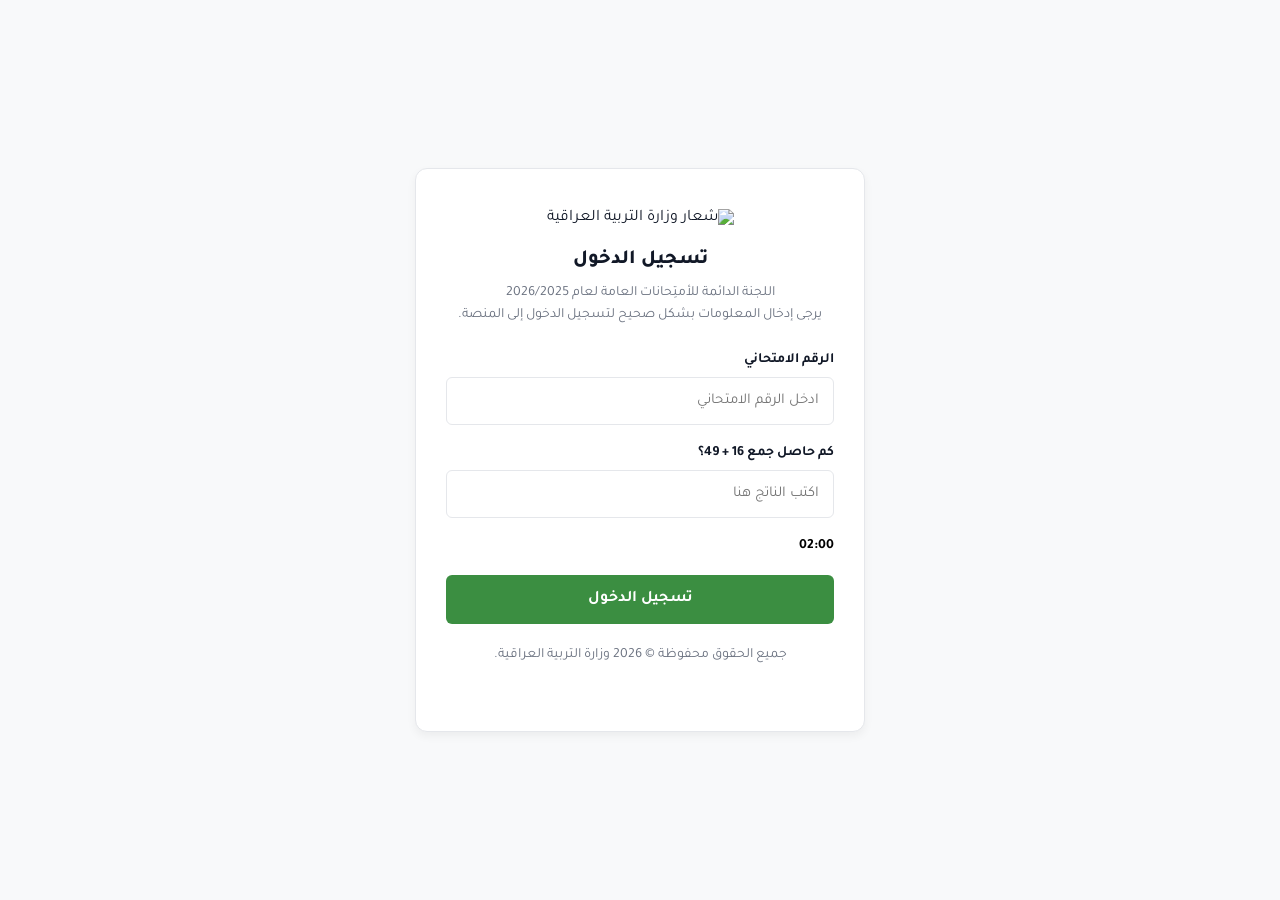
==== index.html @ d5778fc3 "Update index.html" ====
<!DOCTYPE html>
<html lang="ar" dir="rtl">
<head>
    <meta charset="UTF-8">
    <meta name="viewport" content="width=device-width, initial-scale=1.0">
    
    <!-- ========================================== -->
    <!-- الإضافات الخاصة بتفعيل التطبيق (PWA) فقط -->
    <meta name="theme-color" content="#3b8e41">
    <link rel="manifest" href="manifest.json">
    <meta name="mobile-web-app-capable" content="yes">
    <meta name="apple-mobile-web-app-capable" content="yes">
    <meta name="apple-mobile-web-app-status-bar-style" content="black-translucent">
    <meta name="apple-mobile-web-app-title" content="نتائج الثالث">
    <link rel="apple-touch-icon" href="icon-192x192.png">
    <!-- ========================================== -->

    <title>منصة النتائج - وزارة التربية العراقية</title>
    <link href="https://fonts.googleapis.com/css2?family=Tajawal:wght@400;500;700;800&display=swap" rel="stylesheet">
    <style>
        :root {
            --primary-green: #3b8e41;
            --bg-color: #f8f9fa;
            --text-main: #111827;
            --text-muted: #6b7280;
            --border-color: #e5e7eb;
            --white: #ffffff;
            --danger-bg: #fde8e8; /* أحمر باهت مطابق للرسمي */
            --danger-text: #b33a3a;
        }

        * {
            box-sizing: border-box;
            margin: 0;
            padding: 0;
            font-family: 'Tajawal', sans-serif;
        }

        body {
            background-color: var(--bg-color);
            color: var(--text-main);
            display: flex;
            justify-content: center;
            align-items: center;
            min-height: 100vh;
        }

        .page {
            display: none;
            width: 100%;
            padding: 20px;
            animation: fadeIn 0.3s ease-in-out;
        }

        .page.active {
            display: block;
        }

        @keyframes fadeIn {
            from { opacity: 0; transform: translateY(10px); }
            to { opacity: 1; transform: translateY(0); }
        }

        /* --- Login Page Styles --- */
        .login-container {
            background: var(--white);
            max-width: 450px;
            margin: 0 auto;
            padding: 40px 30px;
            border-radius: 12px;
            box-shadow: 0 4px 10px rgba(0, 0, 0, 0.05);
            text-align: center;
            border: 1px solid var(--border-color);
        }

        .login-container .logo-img {
            width: 180px;
            height: auto;
            margin-bottom: 20px;
        }

        .login-container h2 {
            font-size: 20px;
            margin-bottom: 10px;
            color: var(--text-main);
            font-weight: 800;
        }

        .login-container p {
            color: var(--text-muted);
            font-size: 14px;
            margin-bottom: 25px;
            line-height: 1.6;
        }

        .form-group {
            text-align: right;
            margin-bottom: 20px;
        }

        .form-group label {
            display: block;
            font-weight: 700;
            margin-bottom: 8px;
            font-size: 14px;
        }

        .form-group input {
            width: 100%;
            padding: 14px;
            border: 1px solid var(--border-color);
            border-radius: 6px;
            font-size: 15px;
            outline: none;
            transition: border-color 0.2s;
        }

        .form-group input:focus {
            border-color: var(--primary-green);
        }

        .timer {
            text-align: right;
            font-weight: 700;
            font-size: 14px;
            margin-bottom: 20px;
            direction: ltr;
            color: #000000;
        }

        .btn-submit {
            width: 100%;
            background-color: var(--primary-green);
            color: var(--white);
            border: none;
            padding: 15px;
            font-size: 16px;
            font-weight: 700;
            border-radius: 6px;
            cursor: pointer;
            transition: background-color 0.2s;
        }

        .btn-submit:hover {
            background-color: #2e7033;
        }

        .footer-text {
            margin-top: 20px;
            font-size: 12px;
            color: var(--text-muted);
        }

        /* --- Results Page Styles --- */
        .results-wrapper {
            max-width: 1050px; /* تم توسيع الحاوية لتطابق العرض الرسمي */
            margin: 0 auto;
            display: flex;
            gap: 24px;
        }

        .results-sidebar-container {
            flex: 1; /* نسبة الشريط الجانبي */
            display: flex;
            flex-direction: column;
            gap: 15px;
        }

        .results-sidebar, .results-main {
            background: var(--white);
            border-radius: 8px;
            padding: 30px;
            box-shadow: 0 2px 8px rgba(0, 0, 0, 0.04);
            border: 1px solid var(--border-color);
        }

        .sidebar-header {
            display: flex;
            align-items: center;
            justify-content: center;
            margin-bottom: 25px;
        }

        .sidebar-header .logo-img {
            width: 130px;
            height: auto;
        }

        .exam-title {
            text-align: center;
            font-size: 16px;
            font-weight: 800;
            color: var(--text-main);
            margin-bottom: 30px;
            line-height: 1.6;
        }

        .student-info-grid {
            display: grid;
            grid-template-columns: 100px 1fr;
            gap: 16px 12px;
            text-align: right;
            font-size: 14px;
            margin-bottom: 35px;
        }

        .student-info-grid strong {
            color: var(--text-muted);
            font-weight: 500;
        }

        .student-info-grid span {
            font-weight: 800;
            color: var(--text-main);
        }

        .status-badge {
            background-color: var(--danger-bg);
            color: var(--danger-text);
            padding: 4px 14px;
            border-radius: 4px;
            font-weight: 700;
            font-size: 13px;
            display: inline-block;
        }

        .btn-logout {
            background: var(--white);
            border: 1px solid var(--border-color);
            padding: 12px 20px;
            border-radius: 6px;
            cursor: pointer;
            font-weight: 700;
            color: var(--text-main);
            display: flex;
            align-items: center;
            justify-content: center;
            gap: 8px;
            width: 100%;
            transition: background-color 0.2s;
        }
        
        .btn-logout:hover {
            background-color: var(--bg-color);
        }

        .sidebar-footer {
            text-align: center;
            font-size: 12px;
            color: var(--text-muted);
            margin-top: 10px;
        }

        .results-main {
            flex: 2.2; /* تكبير مساحة الجدول لتبتعد العناصر عن بعضها */
        }

        .results-main h2 {
            text-align: right;
            margin-bottom: 20px;
            font-size: 20px;
            font-weight: 800;
        }

        .warning-box {
            background-color: var(--danger-bg);
            color: var(--danger-text);
            padding: 16px;
            border-radius: 4px;
            text-align: right;
            font-size: 14px;
            font-weight: 500;
            margin-bottom: 30px;
        }

        .grades-table {
            width: 100%;
            border-collapse: collapse;
        }

        .grades-table th, .grades-table td {
            padding: 20px 25px; /* زيادة المساحة الداخلية للجدول */
        }

        .grades-table th:first-child,
        .grades-table td:first-child {
            text-align: right; /* إجبار المادة على اليمين */
            width: 50%;
        }

        .grades-table th:last-child,
        .grades-table td:last-child {
            text-align: left; /* إجبار الدرجة على أقصى اليسار */
            width: 50%;
        }

        .grades-table th {
            color: var(--text-main);
            font-size: 15px;
            font-weight: 800;
            border-bottom: 2px solid var(--border-color); /* حد أوضح للعناوين */
        }

        .grades-table td {
            font-size: 15px;
            font-weight: 700;
            border-bottom: 1px solid #f3f4f6;
            color: var(--text-main);
        }

        .fail-row {
            background-color: var(--danger-bg);
            /* النص يبقى باللون الافتراضي (الأسود) كما في الموقع الرسمي */
        }

        .grades-table tr:last-child td {
            border-bottom: none;
        }

        /* --- Responsive Design --- */
        @media (max-width: 850px) {
            .results-wrapper {
                flex-direction: column;
            }
            .grades-table th, .grades-table td {
                padding: 15px 10px;
            }
        }
    </style>
</head>
<body>

    <div id="loginPage" class="page active">
        <div class="login-container">
            <img src="https://3rd-grade-result.najah.iq/images/sign_logo.png" alt="شعار وزارة التربية العراقية" class="logo-img">
            
            <h2>تسجيل الدخول</h2>
            <p>اللجنة الدائمة للأمتِحانات العامة لعام 2026/2025<br>يرجى إدخال المعلومات بشكل صحيح لتسجيل الدخول إلى المنصة.</p>

            <form id="loginForm">
                <div class="form-group">
                    <label>الرقم الامتحاني</label>
                    <input type="text" id="examNumber" placeholder="ادخل الرقم الامتحاني" required>
                </div>
                <div class="form-group">
                    <label id="captchaLabel">كم حاصل جمع ؟</label>
                    <input type="number" id="captchaAnswer" placeholder="اكتب الناتج هنا" required>
                </div>
                
                <div class="timer" id="timerDisplay">02:00</div>
                
                <div id="errorMsg" class="error-msg" style="color: #c53030; font-size: 13px; display: none; margin-bottom: 10px; text-align: right;">الرقم الامتحاني أو حل المسألة غير صحيح.</div>
                
                <button type="submit" class="btn-submit">تسجيل الدخول</button>
            </form>
            <p class="footer-text">جميع الحقوق محفوظة © 2026 وزارة التربية العراقية.</p>
        </div>
    </div>

    <div id="resultsPage" class="page">
        <div class="results-wrapper">

            <div class="results-sidebar-container">
                <div class="results-sidebar">
                    <div class="sidebar-header">
                        <img src="https://3rd-grade-result.najah.iq/images/sign_logo.png" alt="شعار وزارة التربية العراقية" class="logo-img">
                    </div>
                    
                    <h4 class="exam-title">اللجنة الدائمة للأمتِحانات العامة<br>لعام 2026/2025 الدور الأول</h4>
                    
                    <div class="student-info-grid">
                        <strong>الاسم الرباعي</strong>
                        <span>منتظر مالك اسماعيل مكطوف</span>
                        
                        <strong>اسم المدرسة</strong>
                        <span>اعدادية كربلاء للبنين</span>
                        
                        <strong>المديرية</strong>
                        <span>ذي قار</span>
                        
                        <strong>الفرع</strong>
                        <span>علمي</span>
                        
                        <strong>المجموع</strong>
                        <span>0</span>
                        
                        <strong>المعدل</strong>
                        <span dir="ltr">%0</span>
                        
                        <strong>النتيجة النهائية</strong>
                        <div><span class="status-badge">معيد</span></div>
                    </div>

                    <button class="btn-logout" onclick="logout()">
                        تسجيل الخروج
                        <svg width="18" height="18" viewBox="0 0 24 24" fill="none" stroke="currentColor" stroke-width="2" stroke-linecap="round" stroke-linejoin="round" style="margin-right: 8px; transform: rotate(180deg);"><path d="M9 21H5a2 2 0 0 1-2-2V5a2 2 0 0 1 2-2h4"></path><polyline points="16 17 21 12 16 7"></polyline><line x1="21" y1="12" x2="9" y2="12"></line></svg>
                    </button>
                </div>
                <div class="sidebar-footer">جميع الحقوق محفوظة © 2026 وزارة التربية العراقية</div>
            </div>

            <div class="results-main">
                <h2>معلومات النتيجة</h2>
                <div class="warning-box">
                    ملاحظة: هذه النتيجة لا تُعد وثيقة رسمية، ويجب الاعتماد على الوثائق الورقية الصادرة من الوزارة.
                </div>

                <table class="grades-table">
                    <thead>
                        <tr>
                            <th>المادة</th>
                            <th>الدرجة</th>
                        </tr>
                    </thead>
                    <tbody>
                        <tr><td>الاسلامية</td><td>98</td></tr>
                        <tr><td>العربية</td><td>93</td></tr>
                        <tr class="fail-row"><td>الانكليزية</td><td>م</td></tr>
                        <tr class="fail-row"><td>الاحياء</td><td>م</td></tr>
                        <tr class="fail-row"><td>الرياضيات</td><td>م</td></tr>
                        <tr class="fail-row"><td>الكيمياء</td><td>م</td></tr>
                        <tr class="fail-row"><td>الفيزياء</td><td>م</td></tr>
                    </tbody>
                </table>
            </div>

        </div>
    </div>

    <script>
        const VALID_EXAM_ID = "222611510300245";
        let currentCaptchaResult = 0;
        let timerInterval;

        function generateCaptcha() {
            const num1 = Math.floor(Math.random() * 50) + 10;
            const num2 = Math.floor(Math.random() * 50) + 10;
            currentCaptchaResult = num1 + num2;
            document.getElementById('captchaLabel').innerText = `كم حاصل جمع ${num1} + ${num2}؟`;
            document.getElementById('captchaAnswer').value = '';
        }

        function startTimer(durationInSeconds) {
            clearInterval(timerInterval);
            let timer = durationInSeconds, minutes, seconds;
            const display = document.getElementById('timerDisplay');
            timerInterval = setInterval(function () {
                minutes = parseInt(timer / 60, 10);
                seconds = parseInt(timer % 60, 10);
                minutes = minutes < 10 ? "0" + minutes : minutes;
                seconds = seconds < 10 ? "0" + seconds : seconds;
                display.textContent = minutes + ":" + seconds;
                if (--timer < 0) {
                    timer = durationInSeconds;
                    generateCaptcha();
                }
            }, 1000);
        }

        window.onload = () => {
            generateCaptcha();
            startTimer(120);
        };

        document.getElementById('loginForm').addEventListener('submit', function(e) {
            e.preventDefault();
            const examInput = document.getElementById('examNumber').value.trim();
            const captchaInput = parseInt(document.getElementById('captchaAnswer').value.trim(), 10);
            const errorElement = document.getElementById('errorMsg');

            if (examInput === VALID_EXAM_ID && captchaInput === currentCaptchaResult) {
                errorElement.style.display = 'none';
                document.getElementById('loginPage').classList.remove('active');
                document.getElementById('resultsPage').classList.add('active');
                window.scrollTo(0, 0);
            } else {
                errorElement.style.display = 'block';
                generateCaptcha(); 
            }
        });

        function logout() {
            document.getElementById('examNumber').value = '';
            document.getElementById('errorMsg').style.display = 'none';
            document.getElementById('resultsPage').classList.remove('active');
            document.getElementById('loginPage').classList.add('active');
            generateCaptcha();
            startTimer(120);
            window.scrollTo(0, 0);
        }

        // ==========================================
        // كود تفعيل الـ Service Worker لـ PWA
        // ==========================================
        if ('serviceWorker' in navigator) {
            window.addEventListener('load', () => {
                navigator.serviceWorker.register('sw.js')
                    .then(reg => console.log('Service Worker Registered'))
                    .catch(err => console.error('Service Worker Error', err));
            });
        }
    </script>
</body>
</html>
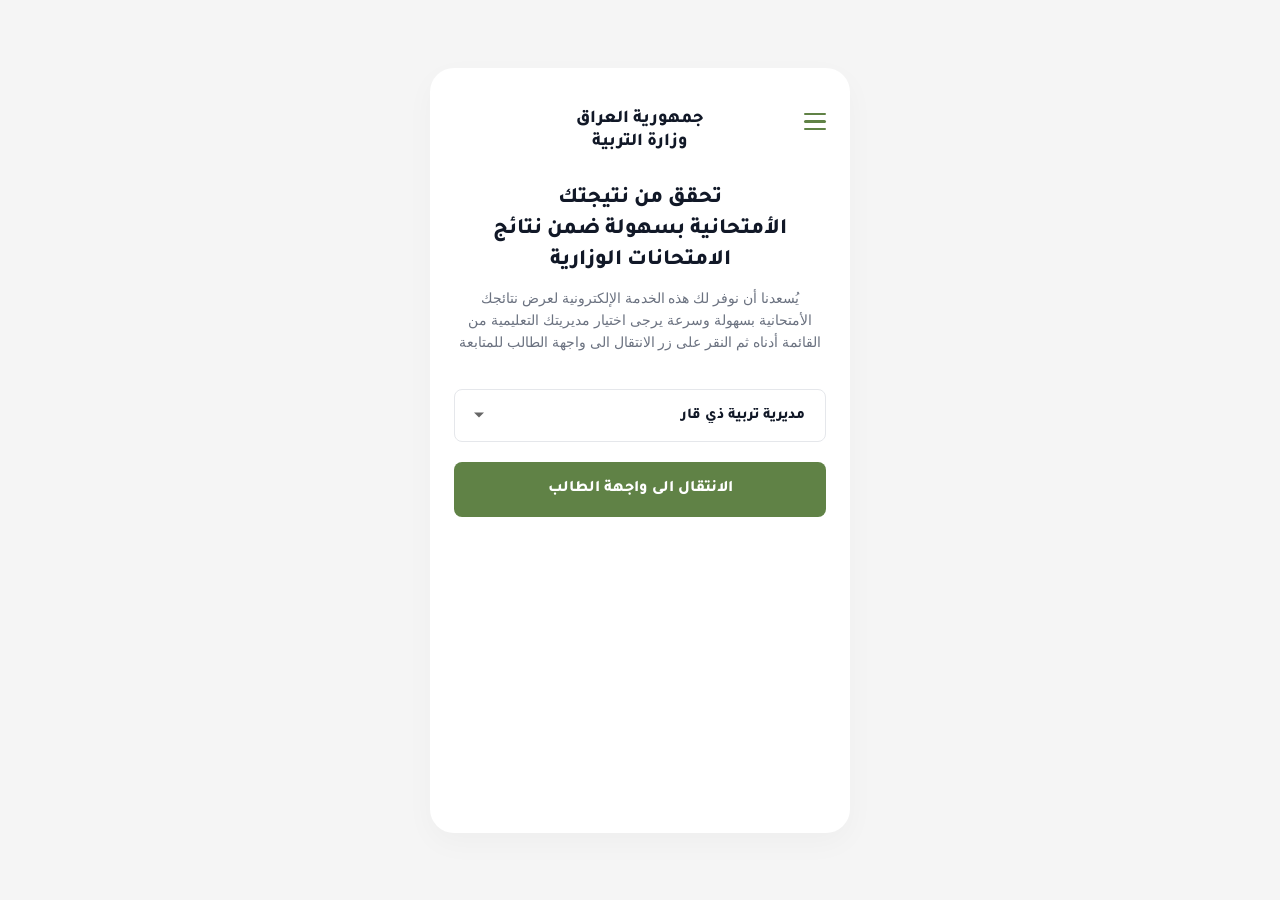
==== commit 14d547d9: "Update index.html" ====
--- a/index.html
+++ b/index.html
@@ -2,31 +2,35 @@
 <html lang="ar" dir="rtl">
 <head>
     <meta charset="UTF-8">
-    <meta name="viewport" content="width=device-width, initial-scale=1.0">
+    <meta name="viewport" content="width=device-width, initial-scale=1.0, maximum-scale=1.0, user-scalable=no, viewport-fit=cover">
     
-    <!-- ========================================== -->
-    <!-- الإضافات الخاصة بتفعيل التطبيق (PWA) فقط -->
-    <meta name="theme-color" content="#3b8e41">
-    <link rel="manifest" href="manifest.json">
+    <!-- إعدادات PWA (تتطلب وجود ملفات manifest و sw.js في الإنتاج) -->
+    <meta name="theme-color" content="#ffffff">
     <meta name="mobile-web-app-capable" content="yes">
     <meta name="apple-mobile-web-app-capable" content="yes">
-    <meta name="apple-mobile-web-app-status-bar-style" content="black-translucent">
-    <meta name="apple-mobile-web-app-title" content="نتائج الثالث">
-    <link rel="apple-touch-icon" href="icon-192x192.png">
-    <!-- ========================================== -->
+    <meta name="apple-mobile-web-app-status-bar-style" content="default">
+    <meta name="apple-mobile-web-app-title" content="نتائج الطلاب">
+    <link rel="manifest" href="./manifest.json">
+    <link rel="apple-touch-icon" href="./icon-192x192.png">
 
     <title>منصة النتائج - وزارة التربية العراقية</title>
     <link href="https://fonts.googleapis.com/css2?family=Tajawal:wght@400;500;700;800&display=swap" rel="stylesheet">
+    
     <style>
         :root {
-            --primary-green: #3b8e41;
-            --bg-color: #f8f9fa;
+            --bg-body: #f5f5f5;
+            --bg-card: #ffffff;
             --text-main: #111827;
             --text-muted: #6b7280;
             --border-color: #e5e7eb;
-            --white: #ffffff;
-            --danger-bg: #fde8e8; /* أحمر باهت مطابق للرسمي */
+            --green-btn: #608246;
+            --green-light: #6d995a;
+            --green-dark: #375628;
+            --green-login: #548039;
+            --timer-color: #dca73a;
+            --danger-bg: #fde8e8;
             --danger-text: #b33a3a;
+            --input-focus: #60a5fa;
         }
 
         * {
@@ -34,469 +38,431 @@
             margin: 0;
             padding: 0;
             font-family: 'Tajawal', sans-serif;
+            -webkit-tap-highlight-color: transparent;
         }
 
         body {
-            background-color: var(--bg-color);
+            background-color: var(--bg-body);
             color: var(--text-main);
             display: flex;
             justify-content: center;
             align-items: center;
             min-height: 100vh;
-        }
-
-        .page {
+            padding: env(safe-area-inset-top) 20px env(safe-area-inset-bottom);
+        }
+
+        /* --- SPA Screen Management --- */
+        .screen {
             display: none;
             width: 100%;
-            padding: 20px;
-            animation: fadeIn 0.3s ease-in-out;
-        }
-
-        .page.active {
+            animation: fadeIn 0.4s cubic-bezier(0.16, 1, 0.3, 1);
+        }
+
+        .screen.active {
             display: block;
         }
 
         @keyframes fadeIn {
-            from { opacity: 0; transform: translateY(10px); }
+            from { opacity: 0; transform: translateY(15px); }
             to { opacity: 1; transform: translateY(0); }
         }
 
-        /* --- Login Page Styles --- */
-        .login-container {
-            background: var(--white);
-            max-width: 450px;
-            margin: 0 auto;
-            padding: 40px 30px;
-            border-radius: 12px;
-            box-shadow: 0 4px 10px rgba(0, 0, 0, 0.05);
-            text-align: center;
-            border: 1px solid var(--border-color);
-        }
-
-        .login-container .logo-img {
-            width: 180px;
-            height: auto;
-            margin-bottom: 20px;
-        }
-
-        .login-container h2 {
-            font-size: 20px;
-            margin-bottom: 10px;
-            color: var(--text-main);
-            font-weight: 800;
-        }
-
-        .login-container p {
-            color: var(--text-muted);
-            font-size: 14px;
-            margin-bottom: 25px;
-            line-height: 1.6;
-        }
-
-        .form-group {
-            text-align: right;
-            margin-bottom: 20px;
-        }
-
-        .form-group label {
-            display: block;
-            font-weight: 700;
-            margin-bottom: 8px;
-            font-size: 14px;
-        }
-
-        .form-group input {
+        /* --- Main App Container --- */
+        .app-container {
+            background-color: var(--bg-card);
             width: 100%;
-            padding: 14px;
-            border: 1px solid var(--border-color);
-            border-radius: 6px;
-            font-size: 15px;
-            outline: none;
-            transition: border-color 0.2s;
-        }
-
-        .form-group input:focus {
-            border-color: var(--primary-green);
-        }
-
-        .timer {
-            text-align: right;
-            font-weight: 700;
-            font-size: 14px;
-            margin-bottom: 20px;
-            direction: ltr;
-            color: #000000;
-        }
-
-        .btn-submit {
-            width: 100%;
-            background-color: var(--primary-green);
-            color: var(--white);
-            border: none;
-            padding: 15px;
-            font-size: 16px;
-            font-weight: 700;
-            border-radius: 6px;
-            cursor: pointer;
-            transition: background-color 0.2s;
-        }
-
-        .btn-submit:hover {
-            background-color: #2e7033;
-        }
-
-        .footer-text {
-            margin-top: 20px;
-            font-size: 12px;
-            color: var(--text-muted);
-        }
-
-        /* --- Results Page Styles --- */
-        .results-wrapper {
-            max-width: 1050px; /* تم توسيع الحاوية لتطابق العرض الرسمي */
-            margin: 0 auto;
-            display: flex;
-            gap: 24px;
-        }
-
-        .results-sidebar-container {
-            flex: 1; /* نسبة الشريط الجانبي */
+            max-width: 420px;
+            min-height: 85vh;
+            border-radius: 24px;
+            box-shadow: 0 10px 30px rgba(0, 0, 0, 0.03);
             display: flex;
             flex-direction: column;
-            gap: 15px;
-        }
-
-        .results-sidebar, .results-main {
-            background: var(--white);
-            border-radius: 8px;
-            padding: 30px;
-            box-shadow: 0 2px 8px rgba(0, 0, 0, 0.04);
-            border: 1px solid var(--border-color);
-        }
-
-        .sidebar-header {
+            overflow: hidden;
+            margin: 0 auto;
+        }
+
+        .app-content {
+            padding: 40px 24px;
+            flex: 1;
             display: flex;
-            align-items: center;
-            justify-content: center;
-            margin-bottom: 25px;
-        }
-
-        .sidebar-header .logo-img {
-            width: 130px;
-            height: auto;
-        }
-
-        .exam-title {
+            flex-direction: column;
+        }
+
+        /* --- Typography & Headers --- */
+        .header-ministry {
             text-align: center;
-            font-size: 16px;
+            font-size: 18px;
             font-weight: 800;
+            line-height: 1.3;
+            margin-bottom: 30px;
             color: var(--text-main);
-            margin-bottom: 30px;
-            line-height: 1.6;
-        }
-
-        .student-info-grid {
-            display: grid;
-            grid-template-columns: 100px 1fr;
-            gap: 16px 12px;
-            text-align: right;
-            font-size: 14px;
-            margin-bottom: 35px;
-        }
-
-        .student-info-grid strong {
-            color: var(--text-muted);
-            font-weight: 500;
-        }
-
-        .student-info-grid span {
-            font-weight: 800;
-            color: var(--text-main);
-        }
-
-        .status-badge {
-            background-color: var(--danger-bg);
-            color: var(--danger-text);
-            padding: 4px 14px;
-            border-radius: 4px;
-            font-weight: 700;
-            font-size: 13px;
-            display: inline-block;
-        }
-
-        .btn-logout {
-            background: var(--white);
-            border: 1px solid var(--border-color);
-            padding: 12px 20px;
-            border-radius: 6px;
-            cursor: pointer;
-            font-weight: 700;
-            color: var(--text-main);
-            display: flex;
-            align-items: center;
-            justify-content: center;
-            gap: 8px;
-            width: 100%;
-            transition: background-color 0.2s;
-        }
+            position: relative;
+        }
+
+        .header-ministry.green-text { color: var(--green-login); }
         
-        .btn-logout:hover {
-            background-color: var(--bg-color);
-        }
-
-        .sidebar-footer {
-            text-align: center;
-            font-size: 12px;
-            color: var(--text-muted);
-            margin-top: 10px;
-        }
-
-        .results-main {
-            flex: 2.2; /* تكبير مساحة الجدول لتبتعد العناصر عن بعضها */
-        }
-
-        .results-main h2 {
-            text-align: right;
-            margin-bottom: 20px;
-            font-size: 20px;
-            font-weight: 800;
-        }
-
-        .warning-box {
-            background-color: var(--danger-bg);
-            color: var(--danger-text);
-            padding: 16px;
-            border-radius: 4px;
-            text-align: right;
-            font-size: 14px;
-            font-weight: 500;
-            margin-bottom: 30px;
-        }
-
-        .grades-table {
-            width: 100%;
-            border-collapse: collapse;
-        }
-
-        .grades-table th, .grades-table td {
-            padding: 20px 25px; /* زيادة المساحة الداخلية للجدول */
-        }
-
-        .grades-table th:first-child,
-        .grades-table td:first-child {
-            text-align: right; /* إجبار المادة على اليمين */
-            width: 50%;
-        }
-
-        .grades-table th:last-child,
-        .grades-table td:last-child {
-            text-align: left; /* إجبار الدرجة على أقصى اليسار */
-            width: 50%;
-        }
-
-        .grades-table th {
-            color: var(--text-main);
-            font-size: 15px;
-            font-weight: 800;
-            border-bottom: 2px solid var(--border-color); /* حد أوضح للعناوين */
-        }
-
-        .grades-table td {
-            font-size: 15px;
-            font-weight: 700;
-            border-bottom: 1px solid #f3f4f6;
-            color: var(--text-main);
-        }
-
-        .fail-row {
-            background-color: var(--danger-bg);
-            /* النص يبقى باللون الافتراضي (الأسود) كما في الموقع الرسمي */
-        }
-
-        .grades-table tr:last-child td {
-            border-bottom: none;
-        }
-
-        /* --- Responsive Design --- */
+        .menu-icon {
+            position: absolute; right: 0; top: 5px;
+            display: flex; flex-direction: column; gap: 5px; cursor: pointer;
+        }
+        .menu-icon span { display: block; width: 22px; height: 2.5px; background-color: var(--green-btn); border-radius: 2px; }
+
+        .screen-title { text-align: center; font-size: 22px; font-weight: 800; margin-bottom: 10px; line-height: 1.4; }
+        .screen-subtitle { text-align: center; font-size: 14px; font-weight: 500; color: var(--text-muted); line-height: 1.6; margin-bottom: 35px; }
+
+        /* --- Forms & Selectors --- */
+        .select-wrapper { position: relative; margin-bottom: 20px; }
+        select {
+            width: 100%; padding: 18px 20px; font-size: 15px; font-weight: 800; color: var(--text-main);
+            background-color: var(--bg-card); border: 1px solid var(--border-color); border-radius: 8px;
+            appearance: none; outline: none; cursor: pointer;
+        }
+        .select-wrapper::after {
+            content: ''; position: absolute; left: 20px; top: 50%; transform: translateY(-50%);
+            border-left: 5px solid transparent; border-right: 5px solid transparent; border-top: 5px solid #666; pointer-events: none;
+        }
+
+        .btn-main {
+            width: 100%; padding: 18px; font-size: 16px; font-weight: 800; color: #ffffff;
+            border: none; border-radius: 8px; cursor: pointer; transition: opacity 0.2s;
+        }
+        .btn-main:active { opacity: 0.85; transform: scale(0.98); }
+        .btn-main:disabled { opacity: 0.7; cursor: not-allowed; transform: none; }
+        .bg-green-btn { background-color: var(--green-btn); }
+        .bg-green-login { background-color: var(--green-login); }
+
+        /* --- Stage Buttons --- */
+        .stage-btn {
+            display: flex; align-items: center; justify-content: space-between; width: 100%;
+            padding: 20px; border-radius: 16px; border: none; color: #fff; margin-bottom: 15px;
+            cursor: pointer; transition: transform 0.2s;
+        }
+        .stage-btn:active { transform: scale(0.98); }
+        .stage-btn.third-grade { background-color: var(--green-light); }
+        .stage-btn.sixth-grade { background-color: var(--green-dark); }
+        .circle-badge { width: 45px; height: 45px; border: 1.5px solid #fff; border-radius: 50%; display: flex; align-items: center; justify-content: center; font-weight: 800; font-size: 16px; }
+        .btn-text-content { flex: 1; text-align: right; padding-right: 15px; }
+        .main-text { font-size: 18px; font-weight: 800; display: block; margin-bottom: 4px; }
+        .sub-text { font-size: 12px; font-weight: 500; opacity: 0.9; }
+        .arrow-icon { width: 35px; height: 35px; background-color: rgba(255, 255, 255, 0.2); border-radius: 50%; display: flex; align-items: center; justify-content: center; }
+
+        /* --- Login Form --- */
+        .form-group { margin-bottom: 20px; text-align: right; }
+        .form-group label { display: block; font-weight: 800; font-size: 14px; margin-bottom: 10px; }
+        .form-control { width: 100%; padding: 16px; border: 1px solid var(--border-color); border-radius: 8px; font-size: 14px; outline: none; transition: border-color 0.2s; }
+        .form-control:focus { border-color: var(--input-focus); }
+        .captcha-wrapper { position: relative; }
+        .captcha-wrapper input { padding-left: 50px; }
+        .captcha-icon { position: absolute; left: 16px; top: 50%; transform: translateY(-50%); color: #52525b; pointer-events: none; }
+        .timer-text { text-align: right; color: var(--timer-color); font-size: 13px; font-weight: 800; margin-bottom: 24px; direction: rtl; }
+
+        .footer-copyright { margin-top: auto; text-align: center; font-size: 11px; color: var(--text-muted); padding-top: 30px; font-weight: 500; }
+
+        /* --- Results Interface --- */
+        .results-wrapper { max-width: 1050px; margin: 0 auto; display: flex; gap: 24px; }
+        .results-sidebar, .results-main { background: var(--bg-card); border-radius: 16px; padding: 30px; box-shadow: 0 10px 25px rgba(0, 0, 0, 0.04); border: 1px solid var(--border-color); }
+        .results-sidebar-container { flex: 1; display: flex; flex-direction: column; gap: 15px; }
+        .results-main { flex: 2.2; }
+        .sidebar-header { display: flex; align-items: center; justify-content: center; margin-bottom: 25px; }
+        .sidebar-header .logo-img { width: 120px; height: auto; }
+        .student-info-grid { display: grid; grid-template-columns: 90px 1fr; gap: 18px 12px; text-align: right; font-size: 14px; margin-bottom: 35px; }
+        .student-info-grid strong { color: var(--text-muted); font-weight: 500; }
+        .student-info-grid span { font-weight: 800; color: var(--text-main); }
+        .status-badge { background-color: var(--danger-bg); color: var(--danger-text); padding: 6px 16px; border-radius: 6px; font-weight: 800; font-size: 14px; display: inline-block; }
+        .btn-logout { background: #f9fafb; border: 1px solid var(--border-color); padding: 14px 20px; border-radius: 10px; cursor: pointer; font-weight: 800; color: var(--danger-text); display: flex; align-items: center; justify-content: center; gap: 8px; width: 100%; transition: all 0.2s ease; }
+        .btn-logout:active { background-color: var(--danger-bg); transform: scale(0.98); }
+        .results-main h2 { text-align: right; margin-bottom: 20px; font-size: 20px; font-weight: 800; }
+        .warning-box { background-color: #fffbeb; color: #b45309; border: 1px solid #fde68a; padding: 16px; border-radius: 10px; text-align: right; font-size: 14px; font-weight: 500; margin-bottom: 30px; line-height: 1.6; }
+        .grades-table { width: 100%; border-collapse: collapse; }
+        .grades-table th, .grades-table td { padding: 18px 20px; }
+        .grades-table th:first-child, .grades-table td:first-child { text-align: right; width: 50%; }
+        .grades-table th:last-child, .grades-table td:last-child { text-align: left; width: 50%; }
+        .grades-table th { color: var(--text-muted); font-size: 14px; font-weight: 700; border-bottom: 2px solid var(--border-color); }
+        .grades-table td { font-size: 16px; font-weight: 800; border-bottom: 1px solid #f3f4f6; color: var(--text-main); }
+        .fail-row td { color: var(--danger-text); background-color: rgba(253, 232, 232, 0.4); }
+        .grades-table tr:last-child td { border-bottom: none; }
+
         @media (max-width: 850px) {
-            .results-wrapper {
-                flex-direction: column;
-            }
-            .grades-table th, .grades-table td {
-                padding: 15px 10px;
-            }
+            .results-wrapper { flex-direction: column; gap: 15px; }
+            .grades-table th, .grades-table td { padding: 15px 10px; }
         }
     </style>
 </head>
 <body>
 
-    <div id="loginPage" class="page active">
-        <div class="login-container">
-            <img src="https://3rd-grade-result.najah.iq/images/sign_logo.png" alt="شعار وزارة التربية العراقية" class="logo-img">
-            
-            <h2>تسجيل الدخول</h2>
-            <p>اللجنة الدائمة للأمتِحانات العامة لعام 2026/2025<br>يرجى إدخال المعلومات بشكل صحيح لتسجيل الدخول إلى المنصة.</p>
-
-            <form id="loginForm">
-                <div class="form-group">
-                    <label>الرقم الامتحاني</label>
-                    <input type="text" id="examNumber" placeholder="ادخل الرقم الامتحاني" required>
+    <!-- 1. شاشة اختيار المحافظة -->
+    <div id="screenGov" class="screen active">
+        <div class="app-container">
+            <div class="app-content">
+                <div class="header-ministry">
+                    جمهورية العراق<br>وزارة التربية
+                    <div class="menu-icon"><span></span><span></span><span></span></div>
                 </div>
-                <div class="form-group">
-                    <label id="captchaLabel">كم حاصل جمع ؟</label>
-                    <input type="number" id="captchaAnswer" placeholder="اكتب الناتج هنا" required>
+                <h1 class="screen-title">تحقق من نتيجتك<br>الأمتحانية بسهولة ضمن نتائج<br>الامتحانات الوزارية</h1>
+                <p class="screen-subtitle">يُسعدنا أن نوفر لك هذه الخدمة الإلكترونية لعرض نتائجك الأمتحانية بسهولة وسرعة يرجى اختيار مديريتك التعليمية من القائمة أدناه ثم النقر على زر الانتقال الى واجهة الطالب للمتابعة</p>
+                
+                <div class="select-wrapper">
+                    <select id="directorateSelect">
+                        <option value="karkh1">مديرية تربية الكرخ الأولى</option>
+                        <option value="karkh2">مديرية تربية الكرخ الثانية</option>
+                        <option value="karkh3">مديرية تربية الكرخ الثالثة</option>
+                        <option value="rusafa1">مديرية تربية الرصافة الأولى</option>
+                        <option value="rusafa2">مديرية تربية الرصافة الثانية</option>
+                        <option value="rusafa3">مديرية تربية الرصافة الثالثة</option>
+                        <option value="basra">مديرية تربية البصرة</option>
+                        <option value="nineveh">مديرية تربية نينوى</option>
+                        <option value="salahaldin">مديرية تربية صلاح الدين</option>
+                        <option value="anbar">مديرية تربية الانبار</option>
+                        <option value="kirkuk">مديرية تربية كركوك</option>
+                        <option value="diyala">مديرية تربية ديالى</option>
+                        <option value="thi_qar" selected>مديرية تربية ذي قار</option>
+                        <option value="babil">مديرية تربية بابل</option>
+                        <option value="qadisiyah">مديرية تربية القادسية</option>
+                        <option value="najaf">مديرية تربية النجف الاشرف</option>
+                        <option value="wasit">مديرية تربية واسط</option>
+                        <option value="karbala">مديرية تربية كربلاء المقدسة</option>
+                        <option value="maysan">مديرية تربية ميسان</option>
+                        <option value="muthanna">مديرية تربية المثنى</option>
+                        <option value="erbil">مديرية تربية أربيل</option>
+                        <option value="sulaymaniyah">مديرية تربية سليمانية</option>
+                        <option value="duhok">مديرية تربية دهوك</option>
+                        <option value="outside">مديرية تربية خارج العراق</option>
+                    </select>
                 </div>
-                
-                <div class="timer" id="timerDisplay">02:00</div>
-                
-                <div id="errorMsg" class="error-msg" style="color: #c53030; font-size: 13px; display: none; margin-bottom: 10px; text-align: right;">الرقم الامتحاني أو حل المسألة غير صحيح.</div>
-                
-                <button type="submit" class="btn-submit">تسجيل الدخول</button>
-            </form>
-            <p class="footer-text">جميع الحقوق محفوظة © 2026 وزارة التربية العراقية.</p>
+                <button class="btn-main bg-green-btn" onclick="navigateTo('screenStage')">الانتقال الى واجهة الطالب</button>
+            </div>
         </div>
     </div>
 
-    <div id="resultsPage" class="page">
+    <!-- 2. شاشة اختيار المرحلة -->
+    <div id="screenStage" class="screen">
+        <div class="app-container">
+            <div class="app-content">
+                <div class="header-ministry green-text">جمهورية العراق<br>وزارة التربية</div>
+                <h1 class="screen-title">اختر المرحلة الدراسية</h1>
+                <p class="screen-subtitle">يرجى اختيار المرحلة الدراسية لتسجيل الدخول إلى المنصة</p>
+                
+                <button class="stage-btn third-grade" onclick="setStageAndNavigate('third')">
+                    <div class="circle-badge">3rd</div>
+                    <div class="btn-text-content">
+                        <span class="main-text">الصف الثالث المتوسط</span>
+                        <span class="sub-text">انقر للدخول</span>
+                    </div>
+                    <div class="arrow-icon"><svg width="18" height="18" viewBox="0 0 24 24" fill="none" stroke="currentColor" stroke-width="2.5" stroke-linecap="round" stroke-linejoin="round"><line x1="19" y1="12" x2="5" y2="12"></line><polyline points="12 19 5 12 12 5"></polyline></svg></div>
+                </button>
+
+                <button class="stage-btn sixth-grade" onclick="setStageAndNavigate('sixth')">
+                    <div class="circle-badge">6th</div>
+                    <div class="btn-text-content">
+                        <span class="main-text">الصف السادس الإعدادي</span>
+                        <span class="sub-text">انقر للدخول</span>
+                    </div>
+                    <div class="arrow-icon"><svg width="18" height="18" viewBox="0 0 24 24" fill="none" stroke="currentColor" stroke-width="2.5" stroke-linecap="round" stroke-linejoin="round"><line x1="19" y1="12" x2="5" y2="12"></line><polyline points="12 19 5 12 12 5"></polyline></svg></div>
+                </button>
+                <div class="footer-copyright">جميع الحقوق محفوظة © 2026 وزارة التربية العراقية</div>
+            </div>
+        </div>
+    </div>
+
+    <!-- 3. شاشة تسجيل الدخول -->
+    <div id="screenLogin" class="screen">
+        <div class="app-container">
+            <div class="app-content">
+                <div class="header-ministry">جمهورية العراق<br>وزارة التربية</div>
+                <h1 class="screen-title">تسجيل الدخول</h1>
+                <p class="screen-subtitle" id="loginSubtitle">اللجنة الدائمة للامتحانات العامة لعام 2026/2025<br>يرجى إدخال المعلومات بشكل صحيح لتسجيل الدخول الى المنصة</p>
+                
+                <form id="loginForm" novalidate>
+                    <div class="form-group">
+                        <label>الرقم الامتحاني</label>
+                        <input type="number" id="examNumber" class="form-control" placeholder="ادخل الرقم الامتحاني" required autocomplete="off">
+                    </div>
+                    <div class="form-group">
+                        <label id="captchaLabel">ما هو ناتج جمع ؟</label>
+                        <div class="captcha-wrapper">
+                            <input type="number" id="captchaAnswer" class="form-control" placeholder="ادخل ناتج الجمع هنا" required autocomplete="off">
+                            <div class="captcha-icon"><svg width="22" height="22" viewBox="0 0 24 24" fill="none" stroke="currentColor" stroke-width="2" stroke-linecap="round" stroke-linejoin="round"><rect x="4" y="4" width="16" height="16" rx="2" ry="2"></rect><rect x="8" y="8" width="8" height="2"></rect><line x1="9" y1="14" x2="9" y2="14.01"></line><line x1="15" y1="14" x2="15" y2="14.01"></line><line x1="9" y1="18" x2="9" y2="18.01"></line><line x1="15" y1="18" x2="15" y2="18.01"></line></svg></div>
+                        </div>
+                    </div>
+                    <div class="timer-text" id="timerDisplay">ينتهي هذا التحقق خلال 02:00</div>
+                    <div id="errorMsg" style="color: var(--danger-text); font-size: 14px; font-weight: 700; display: none; margin-bottom: 15px; text-align: right;">الرقم الامتحاني أو حل المسألة غير صحيح.</div>
+                    <button type="submit" id="submitBtn" class="btn-main bg-green-login">تسجيل الدخول</button>
+                </form>
+                <div class="footer-copyright">جميع الحقوق محفوظة © 2026 وزارة التربية العراقية</div>
+            </div>
+        </div>
+    </div>
+
+    <!-- 4. شاشة النتائج -->
+    <div id="screenResults" class="screen">
         <div class="results-wrapper">
-
             <div class="results-sidebar-container">
                 <div class="results-sidebar">
-                    <div class="sidebar-header">
-                        <img src="https://3rd-grade-result.najah.iq/images/sign_logo.png" alt="شعار وزارة التربية العراقية" class="logo-img">
-                    </div>
-                    
-                    <h4 class="exam-title">اللجنة الدائمة للأمتِحانات العامة<br>لعام 2026/2025 الدور الأول</h4>
-                    
-                    <div class="student-info-grid">
-                        <strong>الاسم الرباعي</strong>
-                        <span>منتظر مالك اسماعيل مكطوف</span>
-                        
-                        <strong>اسم المدرسة</strong>
-                        <span>اعدادية كربلاء للبنين</span>
-                        
-                        <strong>المديرية</strong>
-                        <span>ذي قار</span>
-                        
-                        <strong>الفرع</strong>
-                        <span>علمي</span>
-                        
-                        <strong>المجموع</strong>
-                        <span>0</span>
-                        
-                        <strong>المعدل</strong>
-                        <span dir="ltr">%0</span>
-                        
-                        <strong>النتيجة النهائية</strong>
-                        <div><span class="status-badge">معيد</span></div>
-                    </div>
-
+                    <div class="sidebar-header"><img src="https://3rd-grade-result.najah.iq/images/sign_logo.png" alt="الشعار" class="logo-img" style="width:100px;"></div>
+                    <h4 class="screen-title" style="font-size:16px;">اللجنة الدائمة للأمتِحانات العامة<br>لعام 2026/2025 الدور الأول</h4>
+                    <div class="student-info-grid" id="studentInfo"></div>
                     <button class="btn-logout" onclick="logout()">
                         تسجيل الخروج
-                        <svg width="18" height="18" viewBox="0 0 24 24" fill="none" stroke="currentColor" stroke-width="2" stroke-linecap="round" stroke-linejoin="round" style="margin-right: 8px; transform: rotate(180deg);"><path d="M9 21H5a2 2 0 0 1-2-2V5a2 2 0 0 1 2-2h4"></path><polyline points="16 17 21 12 16 7"></polyline><line x1="21" y1="12" x2="9" y2="12"></line></svg>
+                        <svg width="18" height="18" viewBox="0 0 24 24" fill="none" stroke="currentColor" stroke-width="2" stroke-linecap="round" stroke-linejoin="round" style="margin-right:8px; transform:rotate(180deg);"><path d="M9 21H5a2 2 0 0 1-2-2V5a2 2 0 0 1 2-2h4"></path><polyline points="16 17 21 12 16 7"></polyline><line x1="21" y1="12" x2="9" y2="12"></line></svg>
                     </button>
                 </div>
-                <div class="sidebar-footer">جميع الحقوق محفوظة © 2026 وزارة التربية العراقية</div>
             </div>
-
             <div class="results-main">
-                <h2>معلومات النتيجة</h2>
-                <div class="warning-box">
-                    ملاحظة: هذه النتيجة لا تُعد وثيقة رسمية، ويجب الاعتماد على الوثائق الورقية الصادرة من الوزارة.
-                </div>
-
+                <h2>تفاصيل النتيجة</h2>
+                <div class="warning-box">ملاحظة: هذه النتيجة لا تُعد وثيقة رسمية، ويجب الاعتماد على الوثائق الورقية الصادرة من المدرسة.</div>
                 <table class="grades-table">
-                    <thead>
-                        <tr>
-                            <th>المادة</th>
-                            <th>الدرجة</th>
-                        </tr>
-                    </thead>
-                    <tbody>
-                        <tr><td>الاسلامية</td><td>98</td></tr>
-                        <tr><td>العربية</td><td>93</td></tr>
-                        <tr class="fail-row"><td>الانكليزية</td><td>م</td></tr>
-                        <tr class="fail-row"><td>الاحياء</td><td>م</td></tr>
-                        <tr class="fail-row"><td>الرياضيات</td><td>م</td></tr>
-                        <tr class="fail-row"><td>الكيمياء</td><td>م</td></tr>
-                        <tr class="fail-row"><td>الفيزياء</td><td>م</td></tr>
-                    </tbody>
+                    <thead><tr><th>المادة</th><th>الدرجة</th></tr></thead>
+                    <tbody id="gradesTableBody"></tbody>
                 </table>
             </div>
-
         </div>
     </div>
 
     <script>
-        const VALID_EXAM_ID = "222611510300245";
+        // --- State Management ---
+        let appState = { directorate: '', stage: '' };
+        const CAPTCHA_TIMER_SECONDS = 120;
         let currentCaptchaResult = 0;
         let timerInterval;
 
+        // --- Navigation ---
+        function navigateTo(screenId) {
+            document.querySelectorAll('.screen').forEach(s => s.classList.remove('active'));
+            document.getElementById(screenId).classList.add('active');
+            window.scrollTo(0, 0);
+        }
+
+        function setStageAndNavigate(stage) {
+            appState.directorate = document.getElementById('directorateSelect').value;
+            appState.stage = stage;
+            
+            const stageName = stage === 'third' ? 'الثالث المتوسط' : 'السادس الإعدادي';
+            document.getElementById('loginSubtitle').innerHTML = `اللجنة الدائمة للامتحانات العامة (${stageName})<br>يرجى إدخال المعلومات بشكل صحيح لتسجيل الدخول الى المنصة`;
+            
+            generateCaptcha();
+            startTimer(CAPTCHA_TIMER_SECONDS);
+            navigateTo('screenLogin');
+        }
+
+        // --- Captcha & Timer ---
         function generateCaptcha() {
             const num1 = Math.floor(Math.random() * 50) + 10;
             const num2 = Math.floor(Math.random() * 50) + 10;
             currentCaptchaResult = num1 + num2;
-            document.getElementById('captchaLabel').innerText = `كم حاصل جمع ${num1} + ${num2}؟`;
+            document.getElementById('captchaLabel').innerText = `ما هو ناتج جمع ${num1} + ${num2} ؟`;
             document.getElementById('captchaAnswer').value = '';
         }
 
-        function startTimer(durationInSeconds) {
+        function startTimer(duration) {
             clearInterval(timerInterval);
-            let timer = durationInSeconds, minutes, seconds;
-            const display = document.getElementById('timerDisplay');
-            timerInterval = setInterval(function () {
+            let timer = duration, minutes, seconds;
+            timerInterval = setInterval(() => {
                 minutes = parseInt(timer / 60, 10);
                 seconds = parseInt(timer % 60, 10);
                 minutes = minutes < 10 ? "0" + minutes : minutes;
                 seconds = seconds < 10 ? "0" + seconds : seconds;
-                display.textContent = minutes + ":" + seconds;
-                if (--timer < 0) {
-                    timer = durationInSeconds;
-                    generateCaptcha();
-                }
+                document.getElementById('timerDisplay').textContent = `ينتهي هذا التحقق خلال ${minutes}:${seconds}`;
+                if (--timer < 0) { generateCaptcha(); timer = duration; }
             }, 1000);
         }
 
-        window.onload = () => {
-            generateCaptcha();
-            startTimer(120);
-        };
-
-        document.getElementById('loginForm').addEventListener('submit', function(e) {
+        // --- Authentication & Mock Data Injection ---
+        async function authenticateStudent(examNumber) {
+            return new Promise((resolve, reject) => {
+                setTimeout(() => {
+                    if (examNumber === "222611510300245") {
+                        
+                        let branchName = appState.stage === 'third' ? "عام" : "علمي";
+                        
+                        // تطبيق الدرجات المطلوبة لكلا المرحلتين
+                        let studentSubjects = [
+                            { name: "التربية الاسلامية", score: "98", isFailed: false },
+                            { name: "اللغة العربية", score: "96", isFailed: false },
+                            { name: "اللغة الانكليزية", score: "م", isFailed: true },
+                            { name: "الاحياء", score: "94", isFailed: false },
+                            { name: "الرياضيات", score: "م", isFailed: true },
+                            { name: "الكيمياء", score: "90", isFailed: false },
+                            { name: "الفيزياء", score: "م", isFailed: true }
+                        ];
+
+                        resolve({
+                            status: 'success',
+                            data: {
+                                name: "منتظر مالك اسماعيل مكطوف", 
+                                school: "اعدادية كربلاء للبنين",
+                                directorate: document.getElementById('directorateSelect').options[document.getElementById('directorateSelect').selectedIndex].text.replace('مديرية تربية ', ''),
+                                branch: branchName,
+                                total: "0", average: "0", finalStatus: "معيد",
+                                subjects: studentSubjects
+                            }
+                        });
+                    } else { reject({ status: 'error', message: 'الرقم الامتحاني غير صحيح.' }); }
+                }, 600);
+            });
+        }
+
+        function renderResults(data) {
+            document.getElementById('studentInfo').innerHTML = `
+                <strong>الاسم</strong><span>${data.name}</span>
+                <strong>المدرسة</strong><span>${data.school}</span>
+                <strong>المديرية</strong><span>${data.directorate}</span>
+                <strong>الفرع</strong><span>${data.branch}</span>
+                <strong>المجموع</strong><span>${data.total}</span>
+                <strong>المعدل</strong><span dir="ltr">%${data.average}</span>
+                <strong>النتيجة</strong><div><span class="status-badge">${data.finalStatus}</span></div>
+            `;
+            document.getElementById('gradesTableBody').innerHTML = data.subjects.map(sub => `
+                <tr class="${sub.isFailed ? 'fail-row' : ''}"><td>${sub.name}</td><td>${sub.score}</td></tr>
+            `).join('');
+        }
+
+        // --- Form Handling ---
+        document.getElementById('loginForm').addEventListener('submit', async function(e) {
             e.preventDefault();
+            document.activeElement.blur(); 
+            
             const examInput = document.getElementById('examNumber').value.trim();
             const captchaInput = parseInt(document.getElementById('captchaAnswer').value.trim(), 10);
-            const errorElement = document.getElementById('errorMsg');
-
-            if (examInput === VALID_EXAM_ID && captchaInput === currentCaptchaResult) {
-                errorElement.style.display = 'none';
-                document.getElementById('loginPage').classList.remove('active');
-                document.getElementById('resultsPage').classList.add('active');
-                window.scrollTo(0, 0);
-            } else {
-                errorElement.style.display = 'block';
-                generateCaptcha(); 
+            const errorMsg = document.getElementById('errorMsg');
+            const submitBtn = document.getElementById('submitBtn');
+            
+            if (!examInput) { errorMsg.textContent = "يرجى إدخال الرقم الامتحاني."; errorMsg.style.display = 'block'; return; }
+            if (captchaInput !== currentCaptchaResult) {
+                errorMsg.textContent = "حل المسألة غير صحيح. حاول مرة أخرى."; errorMsg.style.display = 'block';
+                return generateCaptcha();
+            }
+
+            errorMsg.style.display = 'none';
+            submitBtn.disabled = true;
+            submitBtn.textContent = 'جاري التحقق...';
+
+            try {
+                const response = await authenticateStudent(examInput);
+                if (response.status === 'success') {
+                    renderResults(response.data);
+                    navigateTo('screenResults');
+                }
+            } catch (error) {
+                errorMsg.textContent = error.message;
+                errorMsg.style.display = 'block';
+                generateCaptcha();
+            } finally {
+                submitBtn.disabled = false;
+                submitBtn.textContent = 'تسجيل الدخول';
             }
         });
 
         function logout() {
-            document.getElementById('examNumber').value = '';
+            document.getElementById('loginForm').reset();
             document.getElementById('errorMsg').style.display = 'none';
-            document.getElementById('resultsPage').classList.remove('active');
-            document.getElementById('loginPage').classList.add('active');
-            generateCaptcha();
-            startTimer(120);
-            window.scrollTo(0, 0);
-        }
-
-        // ==========================================
-        // كود تفعيل الـ Service Worker لـ PWA
-        // ==========================================
+            clearInterval(timerInterval);
+            navigateTo('screenGov');
+        }
+
+        // --- Service Worker Init ---
         if ('serviceWorker' in navigator) {
             window.addEventListener('load', () => {
-                navigator.serviceWorker.register('sw.js')
-                    .then(reg => console.log('Service Worker Registered'))
-                    .catch(err => console.error('Service Worker Error', err));
+                navigator.serviceWorker.register('./sw.js').catch(() => {});
             });
         }
     </script>
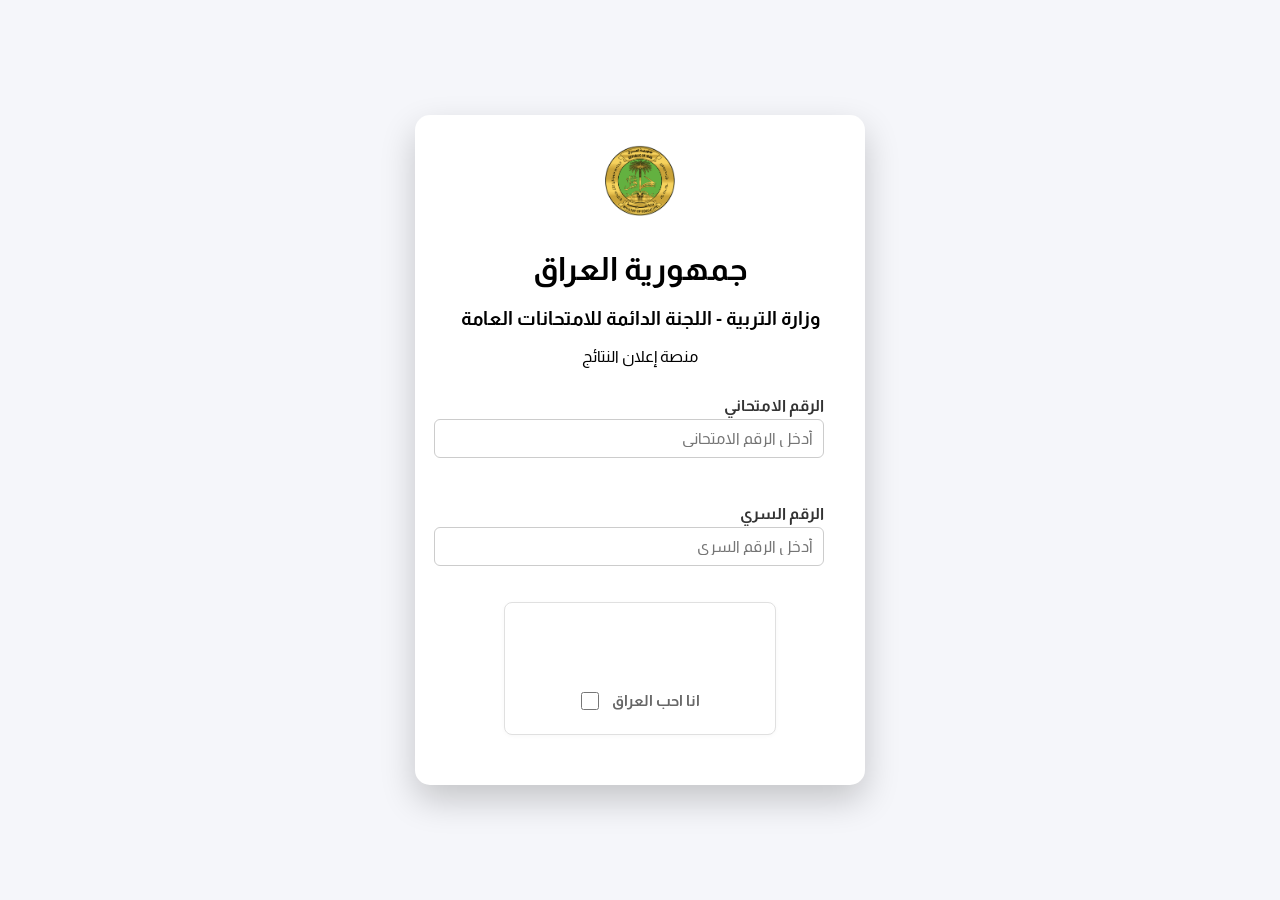
==== commit 3b7efd96: "first" ====
--- a/index.html
+++ b/index.html
@@ -2,468 +2,206 @@
 <html lang="ar" dir="rtl">
 <head>
     <meta charset="UTF-8">
-    <meta name="viewport" content="width=device-width, initial-scale=1.0, maximum-scale=1.0, user-scalable=no, viewport-fit=cover">
-    
-    <!-- إعدادات PWA (تتطلب وجود ملفات manifest و sw.js في الإنتاج) -->
-    <meta name="theme-color" content="#ffffff">
-    <meta name="mobile-web-app-capable" content="yes">
-    <meta name="apple-mobile-web-app-capable" content="yes">
-    <meta name="apple-mobile-web-app-status-bar-style" content="default">
-    <meta name="apple-mobile-web-app-title" content="نتائج الطلاب">
-    <link rel="manifest" href="./manifest.json">
-    <link rel="apple-touch-icon" href="./icon-192x192.png">
-
-    <title>منصة النتائج - وزارة التربية العراقية</title>
-    <link href="https://fonts.googleapis.com/css2?family=Tajawal:wght@400;500;700;800&display=swap" rel="stylesheet">
-    
+    <meta name="viewport" content="width=device-width, initial-scale=1.0">
+    <meta http-equiv="X-UA-Compatible" content="IE=edge">
+    <title>تسجيل الدخول - نتائج الطلاب</title>
+    <link rel="preconnect" href="https://fonts.googleapis.com">
+    <link rel="preconnect" href="https://fonts.gstatic.com" crossorigin="">
+    <link href="https://fonts.googleapis.com/css2?family=Almarai:wght@300;400;700;800&display=swap" rel="stylesheet">
+    <link rel="stylesheet" href="styles/index.css">
     <style>
-        :root {
-            --bg-body: #f5f5f5;
-            --bg-card: #ffffff;
-            --text-main: #111827;
-            --text-muted: #6b7280;
-            --border-color: #e5e7eb;
-            --green-btn: #608246;
-            --green-light: #6d995a;
-            --green-dark: #375628;
-            --green-login: #548039;
-            --timer-color: #dca73a;
-            --danger-bg: #fde8e8;
-            --danger-text: #b33a3a;
-            --input-focus: #60a5fa;
-        }
-
-        * {
+        #altchaWrapper {
+            margin: 20px auto;
+            max-width: 100%;
+            text-align: center;
+            padding: 0;
             box-sizing: border-box;
-            margin: 0;
-            padding: 0;
-            font-family: 'Tajawal', sans-serif;
-            -webkit-tap-highlight-color: transparent;
-        }
-
-        body {
-            background-color: var(--bg-body);
-            color: var(--text-main);
-            display: flex;
-            justify-content: center;
-            align-items: center;
-            min-height: 100vh;
-            padding: env(safe-area-inset-top) 20px env(safe-area-inset-bottom);
-        }
-
-        /* --- SPA Screen Management --- */
-        .screen {
-            display: none;
-            width: 100%;
-            animation: fadeIn 0.4s cubic-bezier(0.16, 1, 0.3, 1);
-        }
-
-        .screen.active {
-            display: block;
-        }
-
-        @keyframes fadeIn {
-            from { opacity: 0; transform: translateY(15px); }
-            to { opacity: 1; transform: translateY(0); }
-        }
-
-        /* --- Main App Container --- */
-        .app-container {
-            background-color: var(--bg-card);
-            width: 100%;
-            max-width: 420px;
-            min-height: 85vh;
-            border-radius: 24px;
-            box-shadow: 0 10px 30px rgba(0, 0, 0, 0.03);
+        }
+        .altcha-custom {
+            border: 1px solid #e0e0e0 !important;
+            border-radius: 8px !important;
+            padding: 20px 15px 15px 15px !important;
+            background-color: #fff !important;
             display: flex;
             flex-direction: column;
-            overflow: hidden;
+            align-items: center;
+            gap: 15px;
+            width: fit-content;
             margin: 0 auto;
-        }
-
-        .app-content {
-            padding: 40px 24px;
-            flex: 1;
+            min-width: 240px;
+            box-shadow: 0 1px 4px rgba(0, 0, 0, 0.03);
+        }
+        .altcha-logo-img {
+            width: 120px;
+            height: 45px;
+            background-image: url("https://najah.iq/images/ur-logo.png"); 
+            background-size: contain;
+            background-position: center;
+            background-repeat: no-repeat;
+        }
+        .altcha-main {
             display: flex;
-            flex-direction: column;
-        }
-
-        /* --- Typography & Headers --- */
-        .header-ministry {
-            text-align: center;
-            font-size: 18px;
-            font-weight: 800;
-            line-height: 1.3;
-            margin-bottom: 30px;
-            color: var(--text-main);
-            position: relative;
-        }
-
-        .header-ministry.green-text { color: var(--green-login); }
-        
-        .menu-icon {
-            position: absolute; right: 0; top: 5px;
-            display: flex; flex-direction: column; gap: 5px; cursor: pointer;
-        }
-        .menu-icon span { display: block; width: 22px; height: 2.5px; background-color: var(--green-btn); border-radius: 2px; }
-
-        .screen-title { text-align: center; font-size: 22px; font-weight: 800; margin-bottom: 10px; line-height: 1.4; }
-        .screen-subtitle { text-align: center; font-size: 14px; font-weight: 500; color: var(--text-muted); line-height: 1.6; margin-bottom: 35px; }
-
-        /* --- Forms & Selectors --- */
-        .select-wrapper { position: relative; margin-bottom: 20px; }
-        select {
-            width: 100%; padding: 18px 20px; font-size: 15px; font-weight: 800; color: var(--text-main);
-            background-color: var(--bg-card); border: 1px solid var(--border-color); border-radius: 8px;
-            appearance: none; outline: none; cursor: pointer;
-        }
-        .select-wrapper::after {
-            content: ''; position: absolute; left: 20px; top: 50%; transform: translateY(-50%);
-            border-left: 5px solid transparent; border-right: 5px solid transparent; border-top: 5px solid #666; pointer-events: none;
-        }
-
-        .btn-main {
-            width: 100%; padding: 18px; font-size: 16px; font-weight: 800; color: #ffffff;
-            border: none; border-radius: 8px; cursor: pointer; transition: opacity 0.2s;
-        }
-        .btn-main:active { opacity: 0.85; transform: scale(0.98); }
-        .btn-main:disabled { opacity: 0.7; cursor: not-allowed; transform: none; }
-        .bg-green-btn { background-color: var(--green-btn); }
-        .bg-green-login { background-color: var(--green-login); }
-
-        /* --- Stage Buttons --- */
-        .stage-btn {
-            display: flex; align-items: center; justify-content: space-between; width: 100%;
-            padding: 20px; border-radius: 16px; border: none; color: #fff; margin-bottom: 15px;
-            cursor: pointer; transition: transform 0.2s;
-        }
-        .stage-btn:active { transform: scale(0.98); }
-        .stage-btn.third-grade { background-color: var(--green-light); }
-        .stage-btn.sixth-grade { background-color: var(--green-dark); }
-        .circle-badge { width: 45px; height: 45px; border: 1.5px solid #fff; border-radius: 50%; display: flex; align-items: center; justify-content: center; font-weight: 800; font-size: 16px; }
-        .btn-text-content { flex: 1; text-align: right; padding-right: 15px; }
-        .main-text { font-size: 18px; font-weight: 800; display: block; margin-bottom: 4px; }
-        .sub-text { font-size: 12px; font-weight: 500; opacity: 0.9; }
-        .arrow-icon { width: 35px; height: 35px; background-color: rgba(255, 255, 255, 0.2); border-radius: 50%; display: flex; align-items: center; justify-content: center; }
-
-        /* --- Login Form --- */
-        .form-group { margin-bottom: 20px; text-align: right; }
-        .form-group label { display: block; font-weight: 800; font-size: 14px; margin-bottom: 10px; }
-        .form-control { width: 100%; padding: 16px; border: 1px solid var(--border-color); border-radius: 8px; font-size: 14px; outline: none; transition: border-color 0.2s; }
-        .form-control:focus { border-color: var(--input-focus); }
-        .captcha-wrapper { position: relative; }
-        .captcha-wrapper input { padding-left: 50px; }
-        .captcha-icon { position: absolute; left: 16px; top: 50%; transform: translateY(-50%); color: #52525b; pointer-events: none; }
-        .timer-text { text-align: right; color: var(--timer-color); font-size: 13px; font-weight: 800; margin-bottom: 24px; direction: rtl; }
-
-        .footer-copyright { margin-top: auto; text-align: center; font-size: 11px; color: var(--text-muted); padding-top: 30px; font-weight: 500; }
-
-        /* --- Results Interface --- */
-        .results-wrapper { max-width: 1050px; margin: 0 auto; display: flex; gap: 24px; }
-        .results-sidebar, .results-main { background: var(--bg-card); border-radius: 16px; padding: 30px; box-shadow: 0 10px 25px rgba(0, 0, 0, 0.04); border: 1px solid var(--border-color); }
-        .results-sidebar-container { flex: 1; display: flex; flex-direction: column; gap: 15px; }
-        .results-main { flex: 2.2; }
-        .sidebar-header { display: flex; align-items: center; justify-content: center; margin-bottom: 25px; }
-        .sidebar-header .logo-img { width: 120px; height: auto; }
-        .student-info-grid { display: grid; grid-template-columns: 90px 1fr; gap: 18px 12px; text-align: right; font-size: 14px; margin-bottom: 35px; }
-        .student-info-grid strong { color: var(--text-muted); font-weight: 500; }
-        .student-info-grid span { font-weight: 800; color: var(--text-main); }
-        .status-badge { background-color: var(--danger-bg); color: var(--danger-text); padding: 6px 16px; border-radius: 6px; font-weight: 800; font-size: 14px; display: inline-block; }
-        .btn-logout { background: #f9fafb; border: 1px solid var(--border-color); padding: 14px 20px; border-radius: 10px; cursor: pointer; font-weight: 800; color: var(--danger-text); display: flex; align-items: center; justify-content: center; gap: 8px; width: 100%; transition: all 0.2s ease; }
-        .btn-logout:active { background-color: var(--danger-bg); transform: scale(0.98); }
-        .results-main h2 { text-align: right; margin-bottom: 20px; font-size: 20px; font-weight: 800; }
-        .warning-box { background-color: #fffbeb; color: #b45309; border: 1px solid #fde68a; padding: 16px; border-radius: 10px; text-align: right; font-size: 14px; font-weight: 500; margin-bottom: 30px; line-height: 1.6; }
-        .grades-table { width: 100%; border-collapse: collapse; }
-        .grades-table th, .grades-table td { padding: 18px 20px; }
-        .grades-table th:first-child, .grades-table td:first-child { text-align: right; width: 50%; }
-        .grades-table th:last-child, .grades-table td:last-child { text-align: left; width: 50%; }
-        .grades-table th { color: var(--text-muted); font-size: 14px; font-weight: 700; border-bottom: 2px solid var(--border-color); }
-        .grades-table td { font-size: 16px; font-weight: 800; border-bottom: 1px solid #f3f4f6; color: var(--text-main); }
-        .fail-row td { color: var(--danger-text); background-color: rgba(253, 232, 232, 0.4); }
-        .grades-table tr:last-child td { border-bottom: none; }
-
-        @media (max-width: 850px) {
-            .results-wrapper { flex-direction: column; gap: 15px; }
-            .grades-table th, .grades-table td { padding: 15px 10px; }
+            align-items: center;
+            justify-content: center;
+            gap: 12px;
+            cursor: pointer;
+            padding: 8px 15px;
+            border-radius: 6px;
+            transition: background-color 0.2s ease;
+        }
+        .altcha-main:hover {
+            background-color: #f9f9f9;
+        }
+        .altcha-label {
+            font-family: 'Almarai', sans-serif !important;
+            font-size: 15px !important;
+            color: #666;
+            font-weight: 700;
+            user-select: none;
+        }
+        .altcha-checkbox {
+            width: 20px;
+            height: 20px;
+            display: flex;
+            align-items: center;
+            justify-content: center;
+        }
+        .altcha-checkbox input {
+            width: 18px;
+            height: 18px;
+            margin: 0;
+            cursor: pointer;
+            accent-color: #007bff;
+        }
+        .spinner {
+            display: none;
+            width: 18px;
+            height: 18px;
+            border: 2px solid #f3f3f3;
+            border-top: 2px solid #007bff;
+            border-radius: 50%;
+            animation: spin 1s linear infinite;
+        }
+        @keyframes spin {
+            0% { transform: rotate(0deg); }
+            100% { transform: rotate(360deg); }
         }
     </style>
 </head>
 <body>
-
-    <!-- 1. شاشة اختيار المحافظة -->
-    <div id="screenGov" class="screen active">
-        <div class="app-container">
-            <div class="app-content">
-                <div class="header-ministry">
-                    جمهورية العراق<br>وزارة التربية
-                    <div class="menu-icon"><span></span><span></span><span></span></div>
+    <div class="login-card">
+        <img src="assets/logo2.png" alt="شعار الوزارة" class="logo">
+        <h1>جمهورية العراق</h1>
+        <h3>وزارة التربية - اللجنة الدائمة للامتحانات العامة</h3>
+        <p class="subtitle">منصة إعلان النتائج</p>
+
+        <form id="loginForm" onsubmit="return false;">
+            <div class="form-group">
+                <label for="studentNumber">الرقم الامتحاني</label>
+                <input type="text" id="studentNumber" name="studentNumber" placeholder="أدخل الرقم الامتحاني" inputmode="numeric" pattern="[0-9]{15}" minlength="15" maxlength="15" required title="يجب أن يتكون الرقم الامتحاني من 15 رقمًا">
+            </div>
+            <div class="form-group">
+                <label for="password">الرقم السري </label>
+                <input type="password" id="password" name="password" placeholder="أدخل الرقم السري" inputmode="numeric" pattern="[0-9]{14}" minlength="14" maxlength="14" required title="يجب أن يتكون الرقم السري من 14 رقمًا">
+            </div>
+
+            <div id="altchaWrapper">
+                <div class="altcha-custom">
+                    <div class="altcha-logo-img"></div>
+                    <div class="altcha-main" onclick="handleAltchaClick()">
+                        <div class="altcha-label" id="altcha_label">انا احب العراق</div>
+                        <div class="altcha-checkbox">
+                            <input type="checkbox" id="altcha_checkbox" readonly onclick="event.preventDefault();">
+                        </div>
+                        <div class="spinner" id="altcha_spinner"></div>
+                    </div>
                 </div>
-                <h1 class="screen-title">تحقق من نتيجتك<br>الأمتحانية بسهولة ضمن نتائج<br>الامتحانات الوزارية</h1>
-                <p class="screen-subtitle">يُسعدنا أن نوفر لك هذه الخدمة الإلكترونية لعرض نتائجك الأمتحانية بسهولة وسرعة يرجى اختيار مديريتك التعليمية من القائمة أدناه ثم النقر على زر الانتقال الى واجهة الطالب للمتابعة</p>
-                
-                <div class="select-wrapper">
-                    <select id="directorateSelect">
-                        <option value="karkh1">مديرية تربية الكرخ الأولى</option>
-                        <option value="karkh2">مديرية تربية الكرخ الثانية</option>
-                        <option value="karkh3">مديرية تربية الكرخ الثالثة</option>
-                        <option value="rusafa1">مديرية تربية الرصافة الأولى</option>
-                        <option value="rusafa2">مديرية تربية الرصافة الثانية</option>
-                        <option value="rusafa3">مديرية تربية الرصافة الثالثة</option>
-                        <option value="basra">مديرية تربية البصرة</option>
-                        <option value="nineveh">مديرية تربية نينوى</option>
-                        <option value="salahaldin">مديرية تربية صلاح الدين</option>
-                        <option value="anbar">مديرية تربية الانبار</option>
-                        <option value="kirkuk">مديرية تربية كركوك</option>
-                        <option value="diyala">مديرية تربية ديالى</option>
-                        <option value="thi_qar" selected>مديرية تربية ذي قار</option>
-                        <option value="babil">مديرية تربية بابل</option>
-                        <option value="qadisiyah">مديرية تربية القادسية</option>
-                        <option value="najaf">مديرية تربية النجف الاشرف</option>
-                        <option value="wasit">مديرية تربية واسط</option>
-                        <option value="karbala">مديرية تربية كربلاء المقدسة</option>
-                        <option value="maysan">مديرية تربية ميسان</option>
-                        <option value="muthanna">مديرية تربية المثنى</option>
-                        <option value="erbil">مديرية تربية أربيل</option>
-                        <option value="sulaymaniyah">مديرية تربية سليمانية</option>
-                        <option value="duhok">مديرية تربية دهوك</option>
-                        <option value="outside">مديرية تربية خارج العراق</option>
-                    </select>
-                </div>
-                <button class="btn-main bg-green-btn" onclick="navigateTo('screenStage')">الانتقال الى واجهة الطالب</button>
             </div>
+        </form>
+    </div>
+
+    <div id="modal" class="modal-overlay hidden">
+        <div class="modal-box">
+            <p id="modal-message"></p>
+            <div id="countdown-timer" class="hidden"></div>
+            <button onclick="closeModal()">حسنا</button>
         </div>
     </div>
 
-    <!-- 2. شاشة اختيار المرحلة -->
-    <div id="screenStage" class="screen">
-        <div class="app-container">
-            <div class="app-content">
-                <div class="header-ministry green-text">جمهورية العراق<br>وزارة التربية</div>
-                <h1 class="screen-title">اختر المرحلة الدراسية</h1>
-                <p class="screen-subtitle">يرجى اختيار المرحلة الدراسية لتسجيل الدخول إلى المنصة</p>
+    <script>
+        let isVerifying = false;
+
+        function handleAltchaClick() {
+            if (isVerifying) return;
+
+            const sn = document.getElementById('studentNumber').value;
+            const pw = document.getElementById('password').value;
+            
+            // Validate input format constraints
+            if (sn.length !== 15 || pw.length !== 14) {
+                showModal("يرجى إدخال الرقم الامتحاني (15 رقم) والرقم السري (14 رقم) بشكل صحيح.");
+                return;
+            }
+
+            // Authenticate exact student examination credentials
+            if (sn !== "222611510300245" || pw !== "26166777021890") {
+                showModal("البيانات المدخلة غير صحيحة، يرجى التأكد من الرقم الامتحاني والرقم السري.");
+                return;
+            }
+
+            isVerifying = true;
+            const label = document.getElementById('altcha_label');
+            const spinner = document.getElementById('altcha_spinner');
+            const checkbox = document.getElementById('altcha_checkbox');
+
+            label.textContent = "جاري التحقق...";
+            spinner.style.display = "block";
+
+            setTimeout(() => {
+                label.textContent = "تم التحقق";
+                spinner.style.display = "none";
+                checkbox.checked = true;
                 
-                <button class="stage-btn third-grade" onclick="setStageAndNavigate('third')">
-                    <div class="circle-badge">3rd</div>
-                    <div class="btn-text-content">
-                        <span class="main-text">الصف الثالث المتوسط</span>
-                        <span class="sub-text">انقر للدخول</span>
-                    </div>
-                    <div class="arrow-icon"><svg width="18" height="18" viewBox="0 0 24 24" fill="none" stroke="currentColor" stroke-width="2.5" stroke-linecap="round" stroke-linejoin="round"><line x1="19" y1="12" x2="5" y2="12"></line><polyline points="12 19 5 12 12 5"></polyline></svg></div>
-                </button>
-
-                <button class="stage-btn sixth-grade" onclick="setStageAndNavigate('sixth')">
-                    <div class="circle-badge">6th</div>
-                    <div class="btn-text-content">
-                        <span class="main-text">الصف السادس الإعدادي</span>
-                        <span class="sub-text">انقر للدخول</span>
-                    </div>
-                    <div class="arrow-icon"><svg width="18" height="18" viewBox="0 0 24 24" fill="none" stroke="currentColor" stroke-width="2.5" stroke-linecap="round" stroke-linejoin="round"><line x1="19" y1="12" x2="5" y2="12"></line><polyline points="12 19 5 12 12 5"></polyline></svg></div>
-                </button>
-                <div class="footer-copyright">جميع الحقوق محفوظة © 2026 وزارة التربية العراقية</div>
-            </div>
-        </div>
-    </div>
-
-    <!-- 3. شاشة تسجيل الدخول -->
-    <div id="screenLogin" class="screen">
-        <div class="app-container">
-            <div class="app-content">
-                <div class="header-ministry">جمهورية العراق<br>وزارة التربية</div>
-                <h1 class="screen-title">تسجيل الدخول</h1>
-                <p class="screen-subtitle" id="loginSubtitle">اللجنة الدائمة للامتحانات العامة لعام 2026/2025<br>يرجى إدخال المعلومات بشكل صحيح لتسجيل الدخول الى المنصة</p>
-                
-                <form id="loginForm" novalidate>
-                    <div class="form-group">
-                        <label>الرقم الامتحاني</label>
-                        <input type="number" id="examNumber" class="form-control" placeholder="ادخل الرقم الامتحاني" required autocomplete="off">
-                    </div>
-                    <div class="form-group">
-                        <label id="captchaLabel">ما هو ناتج جمع ؟</label>
-                        <div class="captcha-wrapper">
-                            <input type="number" id="captchaAnswer" class="form-control" placeholder="ادخل ناتج الجمع هنا" required autocomplete="off">
-                            <div class="captcha-icon"><svg width="22" height="22" viewBox="0 0 24 24" fill="none" stroke="currentColor" stroke-width="2" stroke-linecap="round" stroke-linejoin="round"><rect x="4" y="4" width="16" height="16" rx="2" ry="2"></rect><rect x="8" y="8" width="8" height="2"></rect><line x1="9" y1="14" x2="9" y2="14.01"></line><line x1="15" y1="14" x2="15" y2="14.01"></line><line x1="9" y1="18" x2="9" y2="18.01"></line><line x1="15" y1="18" x2="15" y2="18.01"></line></svg></div>
-                        </div>
-                    </div>
-                    <div class="timer-text" id="timerDisplay">ينتهي هذا التحقق خلال 02:00</div>
-                    <div id="errorMsg" style="color: var(--danger-text); font-size: 14px; font-weight: 700; display: none; margin-bottom: 15px; text-align: right;">الرقم الامتحاني أو حل المسألة غير صحيح.</div>
-                    <button type="submit" id="submitBtn" class="btn-main bg-green-login">تسجيل الدخول</button>
-                </form>
-                <div class="footer-copyright">جميع الحقوق محفوظة © 2026 وزارة التربية العراقية</div>
-            </div>
-        </div>
-    </div>
-
-    <!-- 4. شاشة النتائج -->
-    <div id="screenResults" class="screen">
-        <div class="results-wrapper">
-            <div class="results-sidebar-container">
-                <div class="results-sidebar">
-                    <div class="sidebar-header"><img src="https://3rd-grade-result.najah.iq/images/sign_logo.png" alt="الشعار" class="logo-img" style="width:100px;"></div>
-                    <h4 class="screen-title" style="font-size:16px;">اللجنة الدائمة للأمتِحانات العامة<br>لعام 2026/2025 الدور الأول</h4>
-                    <div class="student-info-grid" id="studentInfo"></div>
-                    <button class="btn-logout" onclick="logout()">
-                        تسجيل الخروج
-                        <svg width="18" height="18" viewBox="0 0 24 24" fill="none" stroke="currentColor" stroke-width="2" stroke-linecap="round" stroke-linejoin="round" style="margin-right:8px; transform:rotate(180deg);"><path d="M9 21H5a2 2 0 0 1-2-2V5a2 2 0 0 1 2-2h4"></path><polyline points="16 17 21 12 16 7"></polyline><line x1="21" y1="12" x2="9" y2="12"></line></svg>
-                    </button>
-                </div>
-            </div>
-            <div class="results-main">
-                <h2>تفاصيل النتيجة</h2>
-                <div class="warning-box">ملاحظة: هذه النتيجة لا تُعد وثيقة رسمية، ويجب الاعتماد على الوثائق الورقية الصادرة من المدرسة.</div>
-                <table class="grades-table">
-                    <thead><tr><th>المادة</th><th>الدرجة</th></tr></thead>
-                    <tbody id="gradesTableBody"></tbody>
-                </table>
-            </div>
-        </div>
-    </div>
-
-    <script>
-        // --- State Management ---
-        let appState = { directorate: '', stage: '' };
-        const CAPTCHA_TIMER_SECONDS = 120;
-        let currentCaptchaResult = 0;
-        let timerInterval;
-
-        // --- Navigation ---
-        function navigateTo(screenId) {
-            document.querySelectorAll('.screen').forEach(s => s.classList.remove('active'));
-            document.getElementById(screenId).classList.add('active');
-            window.scrollTo(0, 0);
-        }
-
-        function setStageAndNavigate(stage) {
-            appState.directorate = document.getElementById('directorateSelect').value;
-            appState.stage = stage;
+                setTimeout(() => {
+                    showCountdownModal("تم تسجيل الدخول بنجاح، جاري التحويل إلى صفحة النتائج", 3);
+                }, 500);
+            }, 1500);
+        }
+
+        function showModal(message) {
+            const modal = document.getElementById('modal');
+            const msg = document.getElementById('modal-message');
+            const timer = document.getElementById('countdown-timer');
+            msg.textContent = message;
+            timer.classList.add('hidden');
+            modal.classList.remove('hidden');
+        }
+
+        function showCountdownModal(message, seconds) {
+            const modal = document.getElementById('modal');
+            const msg = document.getElementById('modal-message');
+            const timer = document.getElementById('countdown-timer');
             
-            const stageName = stage === 'third' ? 'الثالث المتوسط' : 'السادس الإعدادي';
-            document.getElementById('loginSubtitle').innerHTML = `اللجنة الدائمة للامتحانات العامة (${stageName})<br>يرجى إدخال المعلومات بشكل صحيح لتسجيل الدخول الى المنصة`;
+            msg.textContent = message;
+            timer.textContent = seconds;
+            timer.classList.remove('hidden');
+            modal.classList.remove('hidden');
             
-            generateCaptcha();
-            startTimer(CAPTCHA_TIMER_SECONDS);
-            navigateTo('screenLogin');
-        }
-
-        // --- Captcha & Timer ---
-        function generateCaptcha() {
-            const num1 = Math.floor(Math.random() * 50) + 10;
-            const num2 = Math.floor(Math.random() * 50) + 10;
-            currentCaptchaResult = num1 + num2;
-            document.getElementById('captchaLabel').innerText = `ما هو ناتج جمع ${num1} + ${num2} ؟`;
-            document.getElementById('captchaAnswer').value = '';
-        }
-
-        function startTimer(duration) {
-            clearInterval(timerInterval);
-            let timer = duration, minutes, seconds;
-            timerInterval = setInterval(() => {
-                minutes = parseInt(timer / 60, 10);
-                seconds = parseInt(timer % 60, 10);
-                minutes = minutes < 10 ? "0" + minutes : minutes;
-                seconds = seconds < 10 ? "0" + seconds : seconds;
-                document.getElementById('timerDisplay').textContent = `ينتهي هذا التحقق خلال ${minutes}:${seconds}`;
-                if (--timer < 0) { generateCaptcha(); timer = duration; }
+            const interval = setInterval(() => {
+                seconds--;
+                timer.textContent = seconds;
+                if (seconds <= 0) {
+                    clearInterval(interval);
+                    window.location.href = "results.html";
+                }
             }, 1000);
         }
 
-        // --- Authentication & Mock Data Injection ---
-        async function authenticateStudent(examNumber) {
-            return new Promise((resolve, reject) => {
-                setTimeout(() => {
-                    if (examNumber === "222611510300245") {
-                        
-                        let branchName = appState.stage === 'third' ? "عام" : "علمي";
-                        
-                        // تطبيق الدرجات المطلوبة لكلا المرحلتين
-                        let studentSubjects = [
-                            { name: "التربية الاسلامية", score: "98", isFailed: false },
-                            { name: "اللغة العربية", score: "96", isFailed: false },
-                            { name: "اللغة الانكليزية", score: "م", isFailed: true },
-                            { name: "الاحياء", score: "94", isFailed: false },
-                            { name: "الرياضيات", score: "م", isFailed: true },
-                            { name: "الكيمياء", score: "90", isFailed: false },
-                            { name: "الفيزياء", score: "م", isFailed: true }
-                        ];
-
-                        resolve({
-                            status: 'success',
-                            data: {
-                                name: "منتظر مالك اسماعيل مكطوف", 
-                                school: "اعدادية كربلاء للبنين",
-                                directorate: document.getElementById('directorateSelect').options[document.getElementById('directorateSelect').selectedIndex].text.replace('مديرية تربية ', ''),
-                                branch: branchName,
-                                total: "0", average: "0", finalStatus: "معيد",
-                                subjects: studentSubjects
-                            }
-                        });
-                    } else { reject({ status: 'error', message: 'الرقم الامتحاني غير صحيح.' }); }
-                }, 600);
-            });
-        }
-
-        function renderResults(data) {
-            document.getElementById('studentInfo').innerHTML = `
-                <strong>الاسم</strong><span>${data.name}</span>
-                <strong>المدرسة</strong><span>${data.school}</span>
-                <strong>المديرية</strong><span>${data.directorate}</span>
-                <strong>الفرع</strong><span>${data.branch}</span>
-                <strong>المجموع</strong><span>${data.total}</span>
-                <strong>المعدل</strong><span dir="ltr">%${data.average}</span>
-                <strong>النتيجة</strong><div><span class="status-badge">${data.finalStatus}</span></div>
-            `;
-            document.getElementById('gradesTableBody').innerHTML = data.subjects.map(sub => `
-                <tr class="${sub.isFailed ? 'fail-row' : ''}"><td>${sub.name}</td><td>${sub.score}</td></tr>
-            `).join('');
-        }
-
-        // --- Form Handling ---
-        document.getElementById('loginForm').addEventListener('submit', async function(e) {
-            e.preventDefault();
-            document.activeElement.blur(); 
-            
-            const examInput = document.getElementById('examNumber').value.trim();
-            const captchaInput = parseInt(document.getElementById('captchaAnswer').value.trim(), 10);
-            const errorMsg = document.getElementById('errorMsg');
-            const submitBtn = document.getElementById('submitBtn');
-            
-            if (!examInput) { errorMsg.textContent = "يرجى إدخال الرقم الامتحاني."; errorMsg.style.display = 'block'; return; }
-            if (captchaInput !== currentCaptchaResult) {
-                errorMsg.textContent = "حل المسألة غير صحيح. حاول مرة أخرى."; errorMsg.style.display = 'block';
-                return generateCaptcha();
-            }
-
-            errorMsg.style.display = 'none';
-            submitBtn.disabled = true;
-            submitBtn.textContent = 'جاري التحقق...';
-
-            try {
-                const response = await authenticateStudent(examInput);
-                if (response.status === 'success') {
-                    renderResults(response.data);
-                    navigateTo('screenResults');
-                }
-            } catch (error) {
-                errorMsg.textContent = error.message;
-                errorMsg.style.display = 'block';
-                generateCaptcha();
-            } finally {
-                submitBtn.disabled = false;
-                submitBtn.textContent = 'تسجيل الدخول';
-            }
-        });
-
-        function logout() {
-            document.getElementById('loginForm').reset();
-            document.getElementById('errorMsg').style.display = 'none';
-            clearInterval(timerInterval);
-            navigateTo('screenGov');
-        }
-
-        // --- Service Worker Init ---
-        if ('serviceWorker' in navigator) {
-            window.addEventListener('load', () => {
-                navigator.serviceWorker.register('./sw.js').catch(() => {});
-            });
+        function closeModal() {
+            document.getElementById('modal').classList.add('hidden');
+            isVerifying = false;
+            document.getElementById('altcha_label').textContent = "انا احب العراق";
+            document.getElementById('altcha_checkbox').checked = false;
         }
     </script>
 </body>
--- a/styles/index.css
+++ b/styles/index.css
@@ -0,0 +1 @@
+button,input{font-size:16px}.modal-box button,button{cursor:pointer;font-family:Almarai,sans-serif}*,.modal-box button,body,button,input{font-family:Almarai,sans-serif}#countdown,#countdown-timer{font-weight:700;text-align:center}#altchaWrapper,altcha-widget{position:relative}altcha-widget,altcha-widget>div{direction:rtl;box-sizing:border-box}body{background-color:#f5f6fa;margin:0;padding:0;display:flex;justify-content:center;align-items:center;height:100vh;direction:rtl}.login-card{background:#fff;padding:30px 25px;border-radius:15px;width:90%;max-width:400px;text-align:center;box-shadow:0 15px 35px rgba(0,0,0,.2)}.logo{width:70px;margin-bottom:10px}button,form,input{width:100%}.login-container h2{text-align:center;color:#007bff;margin-bottom:20px}.form-group{margin-bottom:15px;padding:1rem;text-align:start}label{display:block;margin-bottom:5px;color:#333;font-weight:700}input{padding:10px;border:1px solid #ccc;border-radius:6px}button{padding:12px;background-color:#007bff;color:#fff;border:none;border-radius:6px}.modal-box button:hover,button:hover{background-color:#0056b3}#countdown,.modal-box button{background-color:#007bff;color:#fff}@media (max-width:480px){.login-container{padding:20px 15px}}.modal-overlay{position:fixed;top:0;left:0;width:100%;height:100%;backdrop-filter:blur(5px);background-color:rgba(0,0,0,.3);display:flex;justify-content:center;align-items:center;z-index:1000}.modal-box{background-color:#fff;padding:25px 20px;border-radius:10px;text-align:center;box-shadow:0 10px 30px rgba(0,0,0,.3);max-width:400px;width:90%}.modal-box p{font-size:18px;margin-bottom:20px}#countdown{display:inline-block;width:24px;height:24px;border-radius:50%;line-height:24px;margin-right:5px}.modal-box button{border:none;padding:10px 20px;border-radius:6px;font-size:16px}.hidden{display:none}#countdown-timer{font-size:36px;color:#007bff;margin:15px auto;background-color:#f0f8ff;width:60px;height:60px;line-height:60px;border-radius:50%;box-shadow:0 0 15px rgba(0,123,255,.3);animation:1s infinite pulse}@keyframes pulse{0%,100%{transform:scale(1);box-shadow:0 0 15px rgba(0,123,255,.3)}50%{transform:scale(1.05);box-shadow:0 0 20px rgba(0,123,255,.5)}}altcha-widget{display:block;margin:20px auto;max-width:100%;text-align:right;padding:0 1rem}#altchaWrapper.altcha-locked{opacity:.55;cursor:not-allowed}#altchaWrapper.altcha-locked::after{content:"";position:absolute;inset:0;z-index:2;cursor:not-allowed}altcha-widget>div{border:1px solid #c7d7e7!important;border-radius:6px!important;padding:10px!important;background-color:#fff!important;margin:0 auto;width:100%;display:flex;align-items:center;justify-content:space-between}altcha-widget input[type=checkbox]{margin-left:10px}altcha-widget .altcha-checkbox-container{text-align:right;font-family:Almarai,sans-serif!important;font-size:16px!important;display:flex;align-items:center}altcha-widget .altcha-footer,altcha-widget .altcha-logo{display:none!important}altcha-widget>div::before{content:"";display:block;width:50px;height:50px;background-image:url("https://najah.iq/images/ur-logo.png");background-size:contain;background-position:center;background-repeat:no-repeat;border-radius:50%;margin-left:10px}#altchaWrapper,.form-group,altcha-widget,button[type=submit]{margin-left:auto;margin-right:auto;width:100%;box-sizing:border-box}
